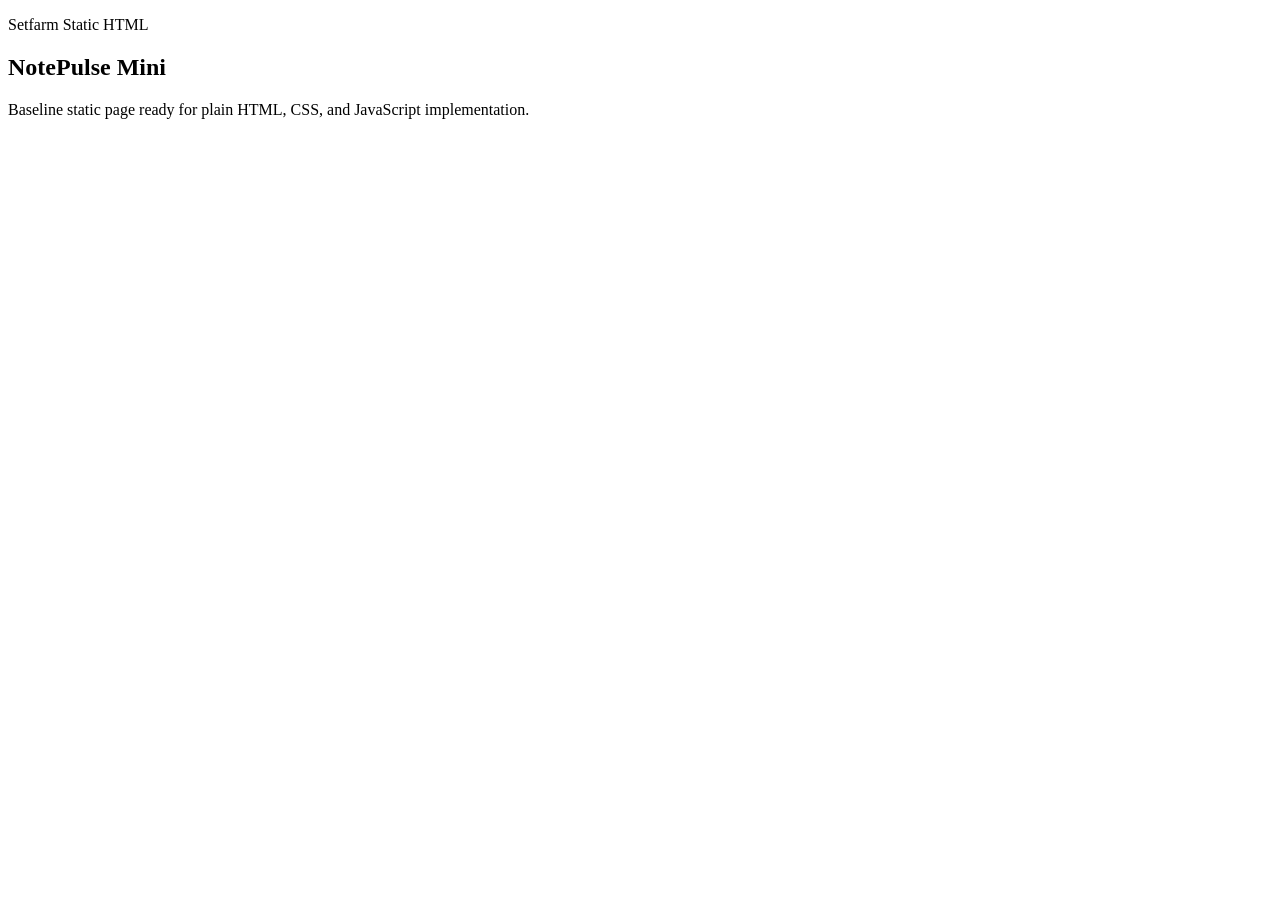
==== index.html @ 42fd6dad "chore: scaffold static html app" ====
<!doctype html>
<html lang="en">
  <head>
    <meta charset="UTF-8" />
    <meta name="viewport" content="width=device-width, initial-scale=1.0" />
    <title>NotePulse Mini</title>
    <link rel="stylesheet" href="assets/css/styles.css" />
  </head>
  <body>
    <main data-setfarm-root="baseline" data-testid="setfarm-app-root" class="app-shell">
      <section class="hero">
        <p class="eyebrow">Setfarm Static HTML</p>
        <h1>NotePulse Mini</h1>
        <p class="summary">Baseline static page ready for plain HTML, CSS, and JavaScript implementation.</p>
      </section>
    </main>
    <script src="assets/js/app.js" defer></script>
    <script src="assets/js/test-bridge.js" defer></script>
  </body>
</html>
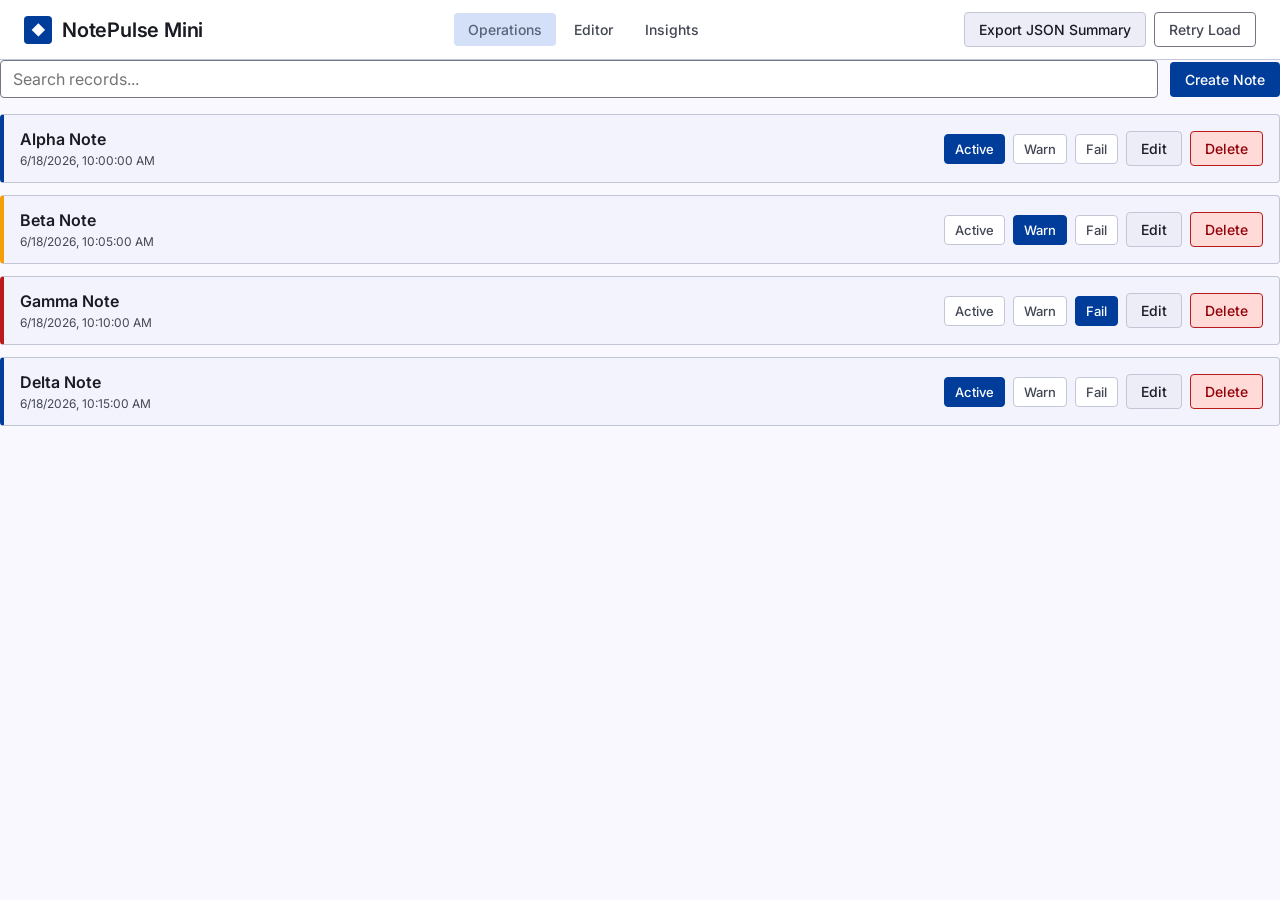
==== commit 75c2d420: "feat: US-001 - NotePulse Mini - app shell, state and persistence" ====
--- a/index.html
+++ b/index.html
@@ -4,16 +4,22 @@
     <meta charset="UTF-8" />
     <meta name="viewport" content="width=device-width, initial-scale=1.0" />
     <title>NotePulse Mini</title>
+    <link rel="preconnect" href="https://fonts.googleapis.com" />
+    <link rel="preconnect" href="https://fonts.gstatic.com" crossorigin />
+    <link
+      href="https://fonts.googleapis.com/css2?family=Inter:wght@400;500;600&display=swap"
+      rel="stylesheet"
+    />
     <link rel="stylesheet" href="assets/css/styles.css" />
   </head>
   <body>
-    <main data-setfarm-root="baseline" data-testid="setfarm-app-root" class="app-shell">
-      <section class="hero">
-        <p class="eyebrow">Setfarm Static HTML</p>
-        <h1>NotePulse Mini</h1>
-        <p class="summary">Baseline static page ready for plain HTML, CSS, and JavaScript implementation.</p>
-      </section>
-    </main>
+    <main
+      data-setfarm-root="baseline"
+      data-testid="setfarm-app-root"
+      class="app-shell"
+    ></main>
+    <script src="assets/js/notepulse-mini.storage.js" defer></script>
+    <script src="assets/js/notepulse-mini.state.js" defer></script>
     <script src="assets/js/app.js" defer></script>
     <script src="assets/js/test-bridge.js" defer></script>
   </body>
--- a/assets/css/styles.css
+++ b/assets/css/styles.css
@@ -0,0 +1,401 @@
+@import "../../stitch/design-tokens.css";
+@import url('https://fonts.googleapis.com/css2?family=Inter:wght@400;500;600&display=swap');
+
+:root {
+  color-scheme: light;
+  font-family: var(--font-google-0, "Inter"), ui-sans-serif, system-ui, -apple-system, BlinkMacSystemFont, "Segoe UI", sans-serif;
+  background: var(--color-background, #faf8ff);
+  color: var(--color-on-background, #191b23);
+}
+
+* {
+  box-sizing: border-box;
+}
+
+body {
+  margin: 0;
+  min-width: 320px;
+  min-height: 100vh;
+  background: var(--color-background, #faf8ff);
+  color: var(--color-on-background, #191b23);
+}
+
+button,
+input,
+textarea {
+  font: inherit;
+}
+
+.app-shell {
+  min-height: 100vh;
+  display: flex;
+  flex-direction: column;
+}
+
+.app-header {
+  position: sticky;
+  top: 0;
+  z-index: 10;
+  display: flex;
+  align-items: center;
+  gap: var(--spacing-grid-gutter, 12px);
+  padding: var(--spacing-container-padding, 12px) 24px;
+  background: var(--color-surface-container-lowest, #ffffff);
+  border-bottom: 1px solid var(--color-outline-variant, #c3c6d6);
+}
+
+.brand {
+  display: flex;
+  align-items: center;
+  gap: 10px;
+  margin-right: auto;
+}
+
+.brand h1 {
+  margin: 0;
+  font-size: 20px;
+  font-weight: 600;
+  letter-spacing: -0.01em;
+}
+
+.brand-mark {
+  display: inline-flex;
+  align-items: center;
+  justify-content: center;
+  width: 28px;
+  height: 28px;
+  border-radius: var(--radius-lg, 0.25rem);
+  background: var(--color-primary, #003d9b);
+  color: var(--color-on-primary, #ffffff);
+  font-size: 14px;
+}
+
+.app-nav {
+  display: flex;
+  align-items: center;
+  gap: 4px;
+}
+
+.nav-link {
+  padding: 8px 14px;
+  border-radius: var(--radius-lg, 0.25rem);
+  color: var(--color-on-surface-variant, #434654);
+  text-decoration: none;
+  font-weight: 500;
+  font-size: 14px;
+}
+
+.nav-link:hover,
+.nav-link:focus-visible {
+  background: var(--color-surface-container-low, #f3f3fd);
+  color: var(--color-on-surface, #191b23);
+}
+
+.nav-link.active {
+  background: var(--color-secondary-container, #d4e0f8);
+  color: var(--color-on-secondary-container, #576377);
+}
+
+.header-actions {
+  display: flex;
+  align-items: center;
+  gap: var(--spacing-stack-gap, 8px);
+  margin-left: auto;
+}
+
+.app-main {
+  flex: 1;
+  width: min(1100px, 100%);
+  margin: 0 auto;
+  padding: 24px;
+}
+
+.view {
+  display: flex;
+  flex-direction: column;
+  gap: 16px;
+}
+
+.view h2,
+.view h3 {
+  margin: 0;
+}
+
+.view-toolbar {
+  display: flex;
+  align-items: center;
+  gap: 12px;
+  flex-wrap: wrap;
+}
+
+.search-input {
+  min-width: 240px;
+  flex: 1;
+}
+
+.btn {
+  display: inline-flex;
+  align-items: center;
+  justify-content: center;
+  gap: 6px;
+  padding: 8px 14px;
+  border: 1px solid transparent;
+  border-radius: var(--radius-lg, 0.25rem);
+  font-weight: 500;
+  font-size: 14px;
+  cursor: pointer;
+  transition: filter 120ms ease, background 120ms ease;
+}
+
+.btn:hover {
+  filter: brightness(0.95);
+}
+
+.btn:active {
+  filter: brightness(0.9);
+}
+
+.btn-primary {
+  background: var(--color-primary, #003d9b);
+  color: var(--color-on-primary, #ffffff);
+}
+
+.btn-secondary {
+  background: var(--color-surface-container, #ededf8);
+  color: var(--color-on-surface, #191b23);
+  border-color: var(--color-outline-variant, #c3c6d6);
+}
+
+.btn-danger {
+  background: var(--color-error-container, #ffdad6);
+  color: var(--color-on-error-container, #93000a);
+  border-color: var(--color-error, #ba1a1a);
+}
+
+.btn-ghost {
+  background: transparent;
+  color: var(--color-on-surface-variant, #434654);
+  border-color: var(--color-outline, #737685);
+}
+
+.input {
+  padding: 8px 12px;
+  border: 1px solid var(--color-outline, #737685);
+  border-radius: var(--radius-lg, 0.25rem);
+  background: var(--color-surface-container-lowest, #ffffff);
+  color: var(--color-on-surface, #191b23);
+}
+
+.input:focus-visible {
+  outline: 2px solid var(--color-primary, #003d9b);
+  outline-offset: 1px;
+}
+
+.textarea {
+  resize: vertical;
+  min-height: 120px;
+}
+
+.field-label {
+  display: flex;
+  flex-direction: column;
+  gap: 6px;
+  font-size: 14px;
+  font-weight: 500;
+  color: var(--color-on-surface, #191b23);
+}
+
+.record-list {
+  list-style: none;
+  margin: 0;
+  padding: 0;
+  display: grid;
+  gap: 12px;
+}
+
+.record-card {
+  display: flex;
+  align-items: center;
+  justify-content: space-between;
+  gap: 16px;
+  padding: 14px 16px;
+  background: var(--color-surface-container-low, #f3f3fd);
+  border: 1px solid var(--color-outline-variant, #c3c6d6);
+  border-left-width: 4px;
+  border-radius: var(--radius-lg, 0.25rem);
+}
+
+.record-card.status-active {
+  border-left-color: var(--color-primary, #003d9b);
+}
+
+.record-card.status-warn {
+  border-left-color: #f59e0b;
+}
+
+.record-card.status-fail {
+  border-left-color: var(--color-error, #ba1a1a);
+}
+
+.record-main h3 {
+  font-size: 16px;
+  font-weight: 600;
+}
+
+.record-meta {
+  margin: 4px 0 0;
+  font-size: 12px;
+  color: var(--color-on-surface-variant, #434654);
+}
+
+.record-actions {
+  display: flex;
+  align-items: center;
+  gap: 8px;
+  flex-wrap: wrap;
+}
+
+.status-btn {
+  padding: 6px 10px;
+  border: 1px solid var(--color-outline-variant, #c3c6d6);
+  border-radius: var(--radius-lg, 0.25rem);
+  background: var(--color-surface-container-lowest, #ffffff);
+  color: var(--color-on-surface-variant, #434654);
+  font-size: 13px;
+  font-weight: 500;
+  cursor: pointer;
+}
+
+.status-btn.active {
+  background: var(--color-primary, #003d9b);
+  color: var(--color-on-primary, #ffffff);
+  border-color: var(--color-primary, #003d9b);
+}
+
+.status-btn:hover:not(.active) {
+  background: var(--color-surface-container, #ededf8);
+}
+
+.status-group {
+  display: flex;
+  align-items: center;
+  gap: 10px;
+  flex-wrap: wrap;
+}
+
+.editor-form {
+  display: flex;
+  flex-direction: column;
+  gap: 16px;
+  max-width: 640px;
+}
+
+.form-actions {
+  display: flex;
+  gap: 12px;
+  justify-content: flex-end;
+}
+
+.error-banner,
+.error-message {
+  padding: 10px 14px;
+  border-radius: var(--radius-lg, 0.25rem);
+  background: var(--color-error-container, #ffdad6);
+  color: var(--color-on-error-container, #93000a);
+  font-size: 14px;
+}
+
+.error-banner {
+  display: flex;
+  align-items: center;
+  justify-content: space-between;
+  gap: 12px;
+}
+
+.empty-state {
+  margin: 0;
+  padding: 24px;
+  text-align: center;
+  color: var(--color-on-surface-variant, #434654);
+  background: var(--color-surface-container-low, #f3f3fd);
+  border-radius: var(--radius-lg, 0.25rem);
+}
+
+.metrics {
+  display: grid;
+  grid-template-columns: repeat(auto-fit, minmax(120px, 1fr));
+  gap: 16px;
+}
+
+.metric-card {
+  display: flex;
+  flex-direction: column;
+  gap: 4px;
+  padding: 16px;
+  background: var(--color-surface-container-low, #f3f3fd);
+  border: 1px solid var(--color-outline-variant, #c3c6d6);
+  border-radius: var(--radius-lg, 0.25rem);
+  border-left-width: 4px;
+}
+
+.metric-card.status-active {
+  border-left-color: var(--color-primary, #003d9b);
+}
+
+.metric-card.status-warn {
+  border-left-color: #f59e0b;
+}
+
+.metric-card.status-fail {
+  border-left-color: var(--color-error, #ba1a1a);
+}
+
+.metric-value {
+  font-size: 28px;
+  font-weight: 600;
+}
+
+.metric-label {
+  font-size: 12px;
+  text-transform: uppercase;
+  letter-spacing: 0.06em;
+  color: var(--color-on-surface-variant, #434654);
+}
+
+.panel {
+  padding: 16px;
+  background: var(--color-surface-container-low, #f3f3fd);
+  border: 1px solid var(--color-outline-variant, #c3c6d6);
+  border-radius: var(--radius-lg, 0.25rem);
+}
+
+.panel h2 {
+  font-size: 16px;
+  margin-bottom: 12px;
+}
+
+.recent-list {
+  margin: 0;
+  padding-left: 18px;
+}
+
+.recent-list li {
+  margin-bottom: 6px;
+  font-size: 14px;
+}
+
+@media (max-width: 720px) {
+  .app-header {
+    flex-wrap: wrap;
+    padding: 12px 16px;
+  }
+
+  .app-main {
+    padding: 16px;
+  }
+
+  .record-card {
+    flex-direction: column;
+    align-items: flex-start;
+  }
+}
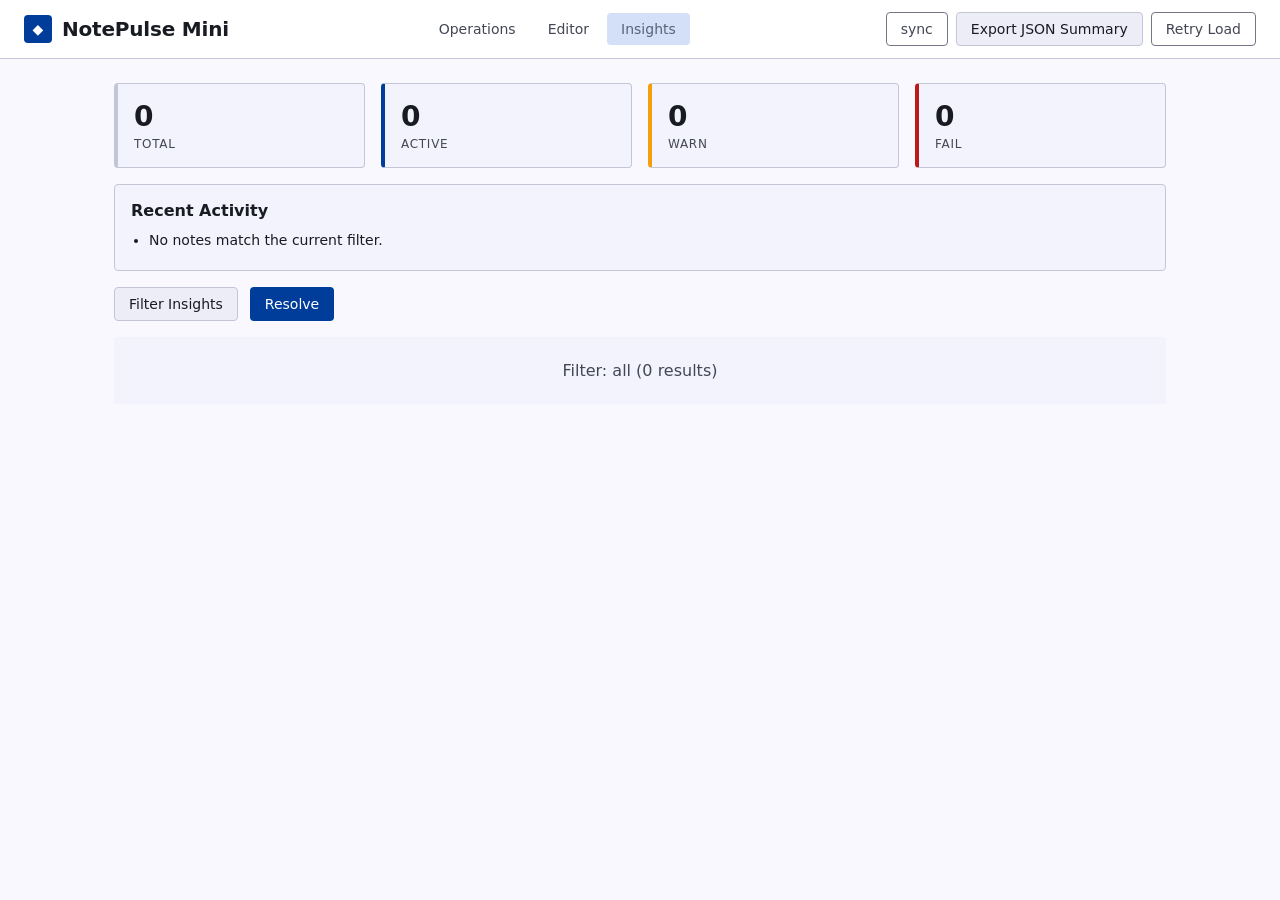
==== commit e29f32d4: "feat: US-003 - NotePulse Mini - Insights - NotePulse Mini screen" ====
--- a/index.html
+++ b/index.html
@@ -3,6 +3,10 @@
   <head>
     <meta charset="UTF-8" />
     <meta name="viewport" content="width=device-width, initial-scale=1.0" />
+    <meta
+      http-equiv="refresh"
+      content="0; url=insights-notepulse-mini.html"
+    />
     <title>NotePulse Mini</title>
     <link rel="preconnect" href="https://fonts.googleapis.com" />
     <link rel="preconnect" href="https://fonts.gstatic.com" crossorigin />
@@ -17,10 +21,11 @@
       data-setfarm-root="baseline"
       data-testid="setfarm-app-root"
       class="app-shell"
-    ></main>
-    <script src="assets/js/notepulse-mini.storage.js" defer></script>
-    <script src="assets/js/notepulse-mini.state.js" defer></script>
-    <script src="assets/js/app.js" defer></script>
-    <script src="assets/js/test-bridge.js" defer></script>
+    >
+      <p>
+        Redirecting to
+        <a href="insights-notepulse-mini.html">Insights</a>…
+      </p>
+    </main>
   </body>
 </html>
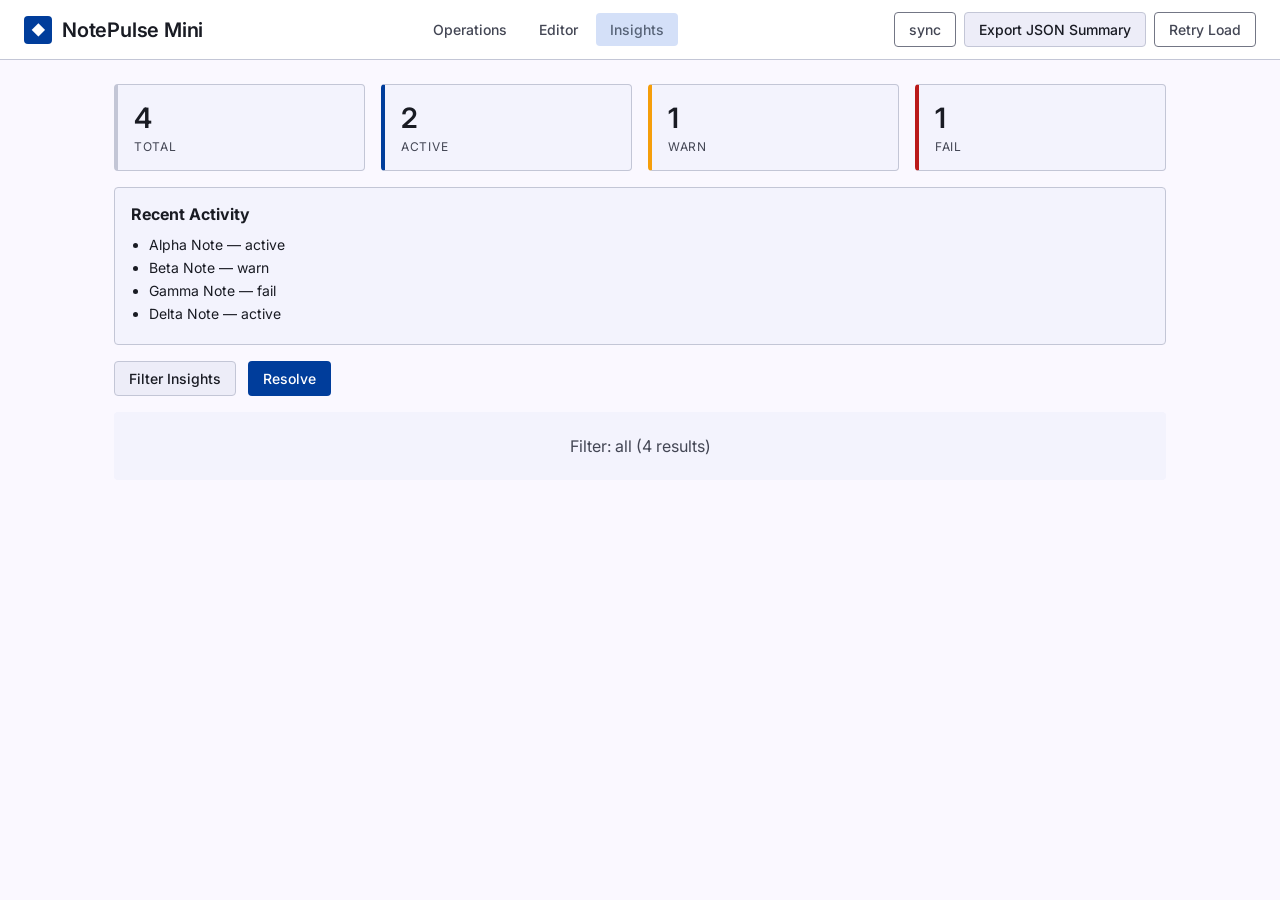
==== commit a7c10df2: "feat: US-003 - NotePulse Mini - Insights - NotePulse Mini screen" ====
--- a/index.html
+++ b/index.html
@@ -3,10 +3,6 @@
   <head>
     <meta charset="UTF-8" />
     <meta name="viewport" content="width=device-width, initial-scale=1.0" />
-    <meta
-      http-equiv="refresh"
-      content="0; url=insights-notepulse-mini.html"
-    />
     <title>NotePulse Mini</title>
     <link rel="preconnect" href="https://fonts.googleapis.com" />
     <link rel="preconnect" href="https://fonts.gstatic.com" crossorigin />
@@ -17,15 +13,111 @@
     <link rel="stylesheet" href="assets/css/styles.css" />
   </head>
   <body>
-    <main
-      data-setfarm-root="baseline"
-      data-testid="setfarm-app-root"
-      class="app-shell"
-    >
-      <p>
-        Redirecting to
-        <a href="insights-notepulse-mini.html">Insights</a>…
-      </p>
+    <main data-setfarm-root="baseline" data-testid="setfarm-app-root" class="app-shell">
+      <header class="app-header">
+        <div class="brand">
+          <span class="brand-mark">◆</span>
+          <h1>NotePulse Mini</h1>
+        </div>
+        <nav class="app-nav" aria-label="Primary">
+          <a
+            href="four-operations-notepulse-mini.html"
+            class="nav-link"
+            data-action-id="ACT_OPERATIONS"
+            >Operations</a
+          >
+          <a
+            href="four-editor-notepulse-mini.html"
+            class="nav-link"
+            data-action-id="ACT_EDITOR"
+            >Editor</a
+          >
+          <a
+            href="index.html"
+            class="nav-link active"
+            data-action-id="ACT_INSIGHTS"
+            >Insights</a
+          >
+        </nav>
+        <div class="header-actions">
+          <button
+            type="button"
+            class="btn btn-ghost"
+            data-action-id="ACT_NAVIGATE"
+            onclick="window.location.hash = '#sync'; return true;"
+          >
+            sync
+          </button>
+          <button
+            type="button"
+            class="btn btn-secondary"
+            data-action-id="ACT_EXPORT_SUMMARY"
+            onclick="window.actExportSummary && window.actExportSummary(event);"
+          >
+            Export JSON Summary
+          </button>
+          <button
+            type="button"
+            class="btn btn-ghost"
+            data-action-id="ACT_RETRY_LOAD"
+            onclick="window.actRetryLoad && window.actRetryLoad(event);"
+          >
+            Retry Load
+          </button>
+        </div>
+      </header>
+      <div class="app-main">
+        <section class="view insights-view">
+          <div class="metrics" id="insights-metrics">
+            <div class="metric-card">
+              <span class="metric-value" id="metric-total">1</span>
+              <span class="metric-label">Total</span>
+            </div>
+            <div class="metric-card status-active">
+              <span class="metric-value" id="metric-active">1</span>
+              <span class="metric-label">Active</span>
+            </div>
+            <div class="metric-card status-warn">
+              <span class="metric-value" id="metric-warn">0</span>
+              <span class="metric-label">Warn</span>
+            </div>
+            <div class="metric-card status-fail">
+              <span class="metric-value" id="metric-fail">0</span>
+              <span class="metric-label">Fail</span>
+            </div>
+          </div>
+          <div class="panel">
+            <h2>Recent Activity</h2>
+            <ul class="recent-list" id="insights-recent">
+              <li>Alpha Note — active</li>
+            </ul>
+          </div>
+          <div class="view-toolbar">
+            <button
+              type="button"
+              class="btn btn-secondary"
+              data-action-id="ACT_FILTER_INSIGHTS"
+              onclick="window.actFilterInsights && window.actFilterInsights(event);"
+            >
+              Filter Insights
+            </button>
+            <button
+              type="button"
+              class="btn btn-primary"
+              data-action-id="ACT_RESOLVE_INSIGHTS"
+              onclick="window.NotePulseStore && window.NotePulseStore.resolveAllNotes();"
+            >
+              Resolve
+            </button>
+          </div>
+          <div id="insights-feedback" class="empty-state" style="display: none;"></div>
+        </section>
+      </div>
     </main>
+    <script src="assets/js/notepulse-mini.storage.js" defer></script>
+    <script src="assets/js/notepulse-mini.state.js" defer></script>
+    <script src="assets/js/us-002/act_retry_load.js" defer></script>
+    <script src="assets/js/us-003/act_filter_insights.js" defer></script>
+    <script src="assets/js/us-003/act_export_summary.js" defer></script>
   </body>
 </html>
